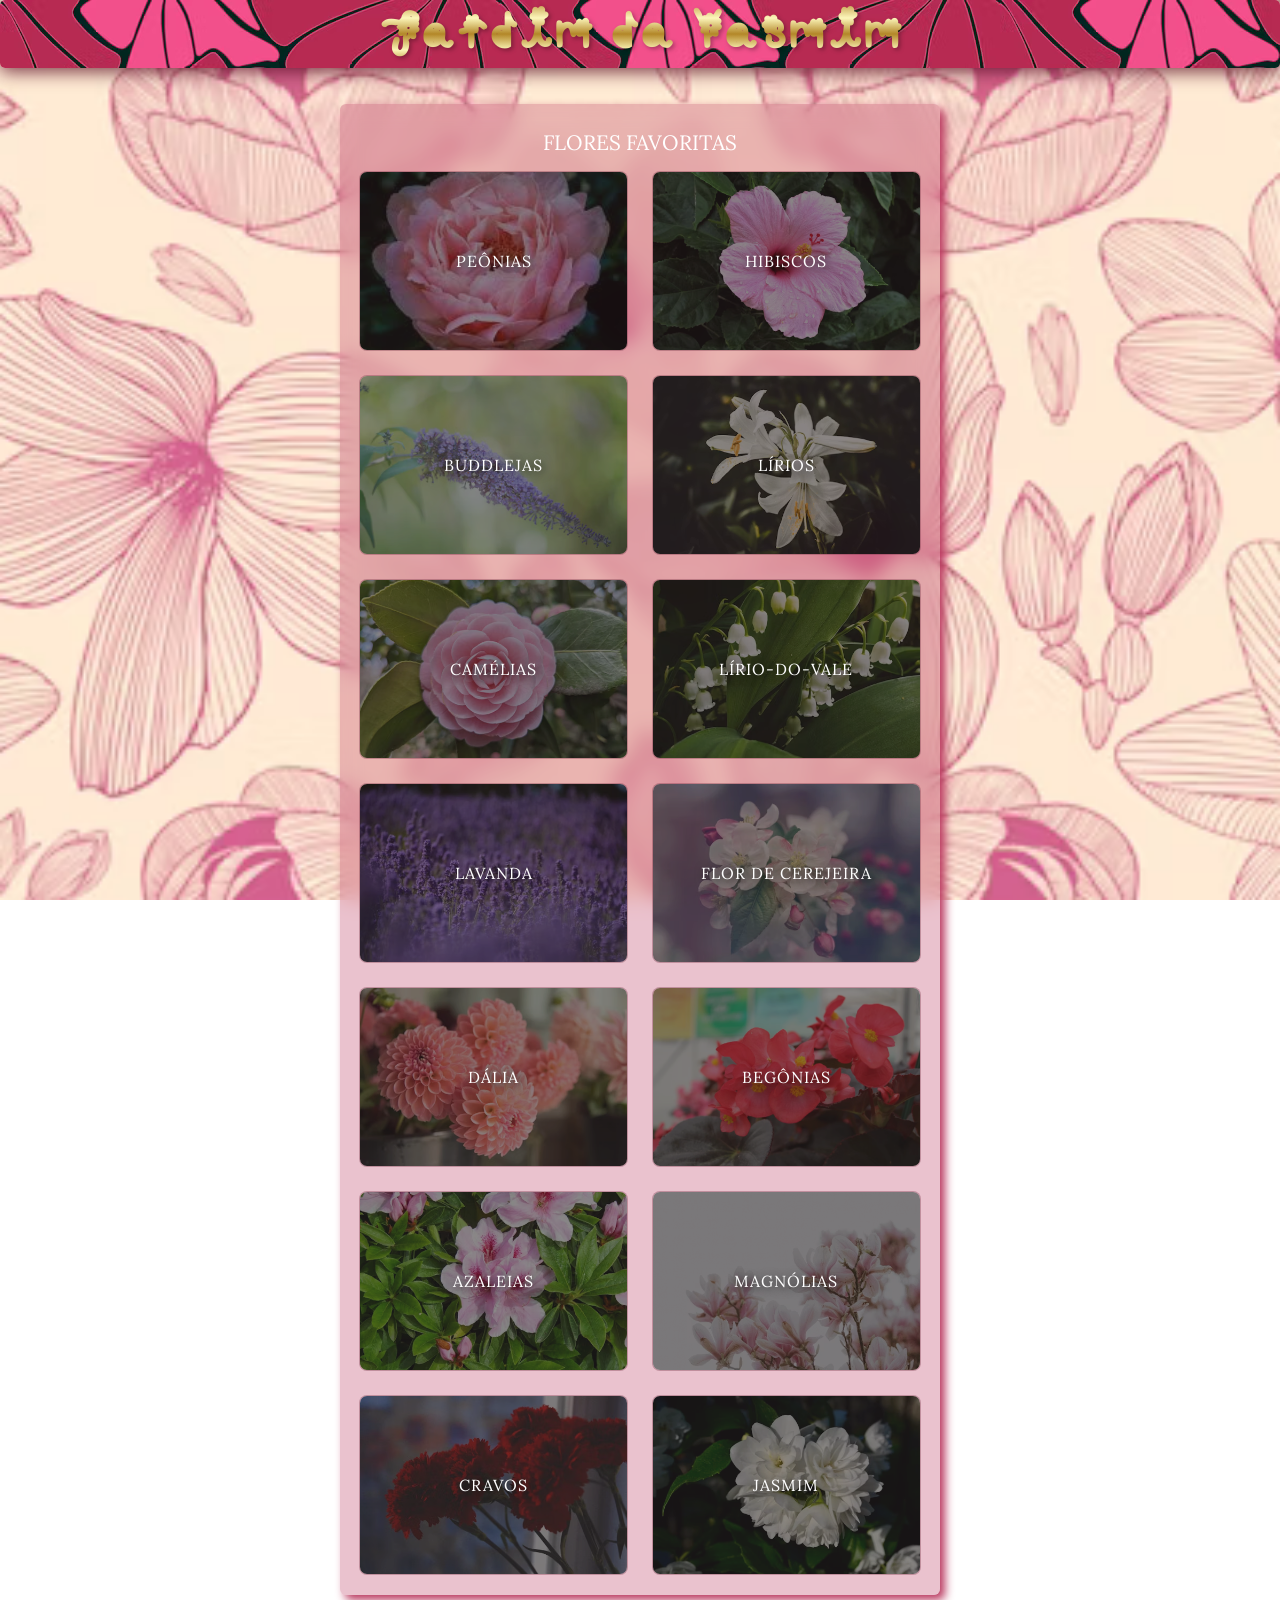
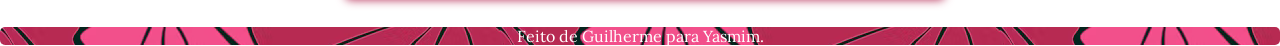
==== index.html @ d03bf4eb "Primeiro commit do site" ====
<!doctype html>
<html lang="pt-br">
  <head>
    <meta charset="UTF-8" />
    <meta name="viewport" content="width=device-width, initial-scale=1.0" />
    <link rel="stylesheet" href="reset.css" />
    <link rel="stylesheet" href="style.css" />
    <title>Jardim da Yasmim</title>
  </head>

  <body>
    <header>
      <h1 id="header-title">Jardim da Yasmim</h1>
    </header>

    <main>
      <h2 id="main-title">FLORES FAVORITAS</h2>
      <div id="main-container">
        <div>
          <img src="img/flores-img/peonia_img.png" alt="Foto de uma peonia" />
          <a href="flores/peonias.html">Peônias</a>
        </div>

        <div>
          <img src="img/flores-img/hibisco_img.png" alt="Foto de um hibisco" />
          <a  href="flores/hibisco.html">Hibiscos</a>
        </div>
        <div>
          <img src="img/flores-img/buddleja_img.png" alt="Foto de uma buddleja" />
          <a href="flores/buddleja.html">Buddlejas</a>
        </div>
        <div>
          <img src="img/flores-img/lirio_img.png" alt="Foto de um lirio" />
          <a  href="flores/lirio.html">Lírios</a>
        </div>
        <div>
          <img src="img/flores-img/camelia_img.png" alt="Foto de uma camelia" />
          <a href="flores/camelias.html">Camélias</a>
        </div>
        <div>
          <img src="img/flores-img/liriovale_img.png" alt="Foto de um lirio-do-vale" />
          <a href="flores/liriovale.html">Lírio-do-vale</a>
        </div>
        <div>
          <img src="img/flores-img/lavanda_img.png" alt="Foto de uma lavanda" />
          <a href="flores/lavanda.html">Lavanda</a>
        </div>
        <div>
          <img src="img/flores-img/cerejeira_img.png" alt="Foto de uma flor de cerejeira" />
          <a href="flores/cerejeira.html">Flor de cerejeira</a>
        </div>
        <div>
          <img src="img/flores-img/dalia_img.png" alt="Foto de uma dalia" />
          <a href="flores/dalia.html">Dália</a>
        </div>
        <div>
          <img src="img/flores-img/begonia_img.png" alt="Foto de uma begonia" />
          <a href="flores/begonia.html">Begônias</a>
        </div>
        <div>
          <img src="img/flores-img/azaleia_img.png" alt="Foto de uma azaleia" />
          <a href="flores/azaleia.html">Azaleias</a>
        </div>
        <div>
          <img src="img/flores-img/magnolia_img.png" alt="Foto de uma magnolia" />
          <a href="flores/magnolia.html">Magnólias</a>
        </div>
        <div>
          <img src="img/flores-img/cravo_img.png" alt="Foto de um cravo" />
          <a href="flores/cravo.html">Cravos</a>
        </div>
        <div>
          <img src="img/flores-img/jasmim_img.png" alt="Foto de um jasmim" />
          <a href="flores/jasmim.html">Jasmim</a>
        </div>
      </div>
    </main>

    <footer>Feito de Guilherme para Yasmim.</footer>
  </body>
</html>
---- style.css ----
@import url('reset.css');
@import url('https://fonts.googleapis.com/css2?family=Lora:ital,wght@0,400..700;1,400..700&display=swap');

:root{
    --cor-principal: 185, 55, 94;
    --cor-secundaria: 89, 13, 34;
    --branco: 255,255,255;
    --preto: 0,0,0;
    --fonte-principal:  "Lora", serif;
}

* {
    box-sizing: border-box;
}

@font-face {
    font-family: "Title";
    src: url(fonte/FlowerFont-Regular.ttf);
    font-weight: normal;
    font-style: normal;
}

body{
    background-image: url(img/background.png);
    background-repeat: no-repeat;
    background-size: cover;
    background-position: center;
    background-attachment: fixed;
    width: 100%;
    overflow-x: hidden;
}

header{
    display: flex;
    align-items: center;
    justify-content: center;
    background-image: url(img/header-background.png);
    border-radius: 5px;
    min-width: 100%;
    min-height: 7.6vh;
    box-shadow: 0px 4px 18px rgba(var(--cor-secundaria), 0.8);
}

#header-title{
    font-size: clamp(2.4rem, 5vw , 4rem);    
    font-family: "Title";
    background: linear-gradient(
        to bottom, 
        #BF953F, 
        #FCF6BA, 
        #B38728, 
        #FBF5B7, 
        #AA771C
    );
    -webkit-background-clip: text;
    background-clip: text;
    color: transparent;
    filter: drop-shadow(2px 2px 2px rgba(var(--preto), 0.3));
    font-weight: 900; 
}

main{
    display: flex;
    justify-content: center;
    align-items: center;
    flex-direction: column;
    width: 85%;    
    max-width: 600px;
    margin: 4vh auto 0 auto;
    padding: 1.2rem;
    background-color: rgba(var(--cor-principal), 0.3);
    backdrop-filter: blur(10px); 
    -webkit-backdrop-filter: blur(10px);
    box-shadow: 5px 5px 10px rgba(var(--cor-principal), 1.0);
    border-radius: 6px;
    font-family: var(--fonte-principal);
}

#main-container{
    display: grid;
    grid-template-columns: repeat(2, 1fr);
    gap: 1.5rem;
    width: 100%;
}

#main-container > div {
    position: relative;
    height: 180px;
    overflow: hidden;
    background: rgba(255, 255, 255, 0.1);
    border-radius: 8px;
    color: white;
    text-align: center;
    border: 1px solid rgba(var(--cor-secundaria), 0.3);
}

#main-container > div > img{
    width: 100%;
    height: 100%;
    object-fit: cover;
    display: block;
    opacity: 0.9;
    filter: brightness(0.5);
}

#main-container > div > a{
    position: absolute;
    inset: 0;
    display: flex;
    align-items: center;
    justify-content: center;
    text-align: center;
    text-transform: uppercase;
    letter-spacing: 1px;
    text-shadow: 2px 2px 10px rgba(0, 0, 0, 0.8);
    z-index: 2;
    padding: 1.2rem; 
    color: white;
    text-decoration: none;
    width: 100%;
    height: 100%;
}

#main-container > div:active > img {
    transform: scale(0.95);
    filter: brightness(1.1);
}

#main-title{
    color: rgb(var(--branco));
    font-size: 1.3rem;
    display: block;
    margin: 1vh 0 2vh 0;
}

footer{
    display: flex;
    align-items: center;
    justify-content: center;
    background-image: url(img/header-background.png);
    border-radius: 5px;
    min-width: 100%;
    min-height: 2vh;
    margin-top: 2rem;
    color: rgb(var(--branco));
    font-family: var(--fonte-principal);
}
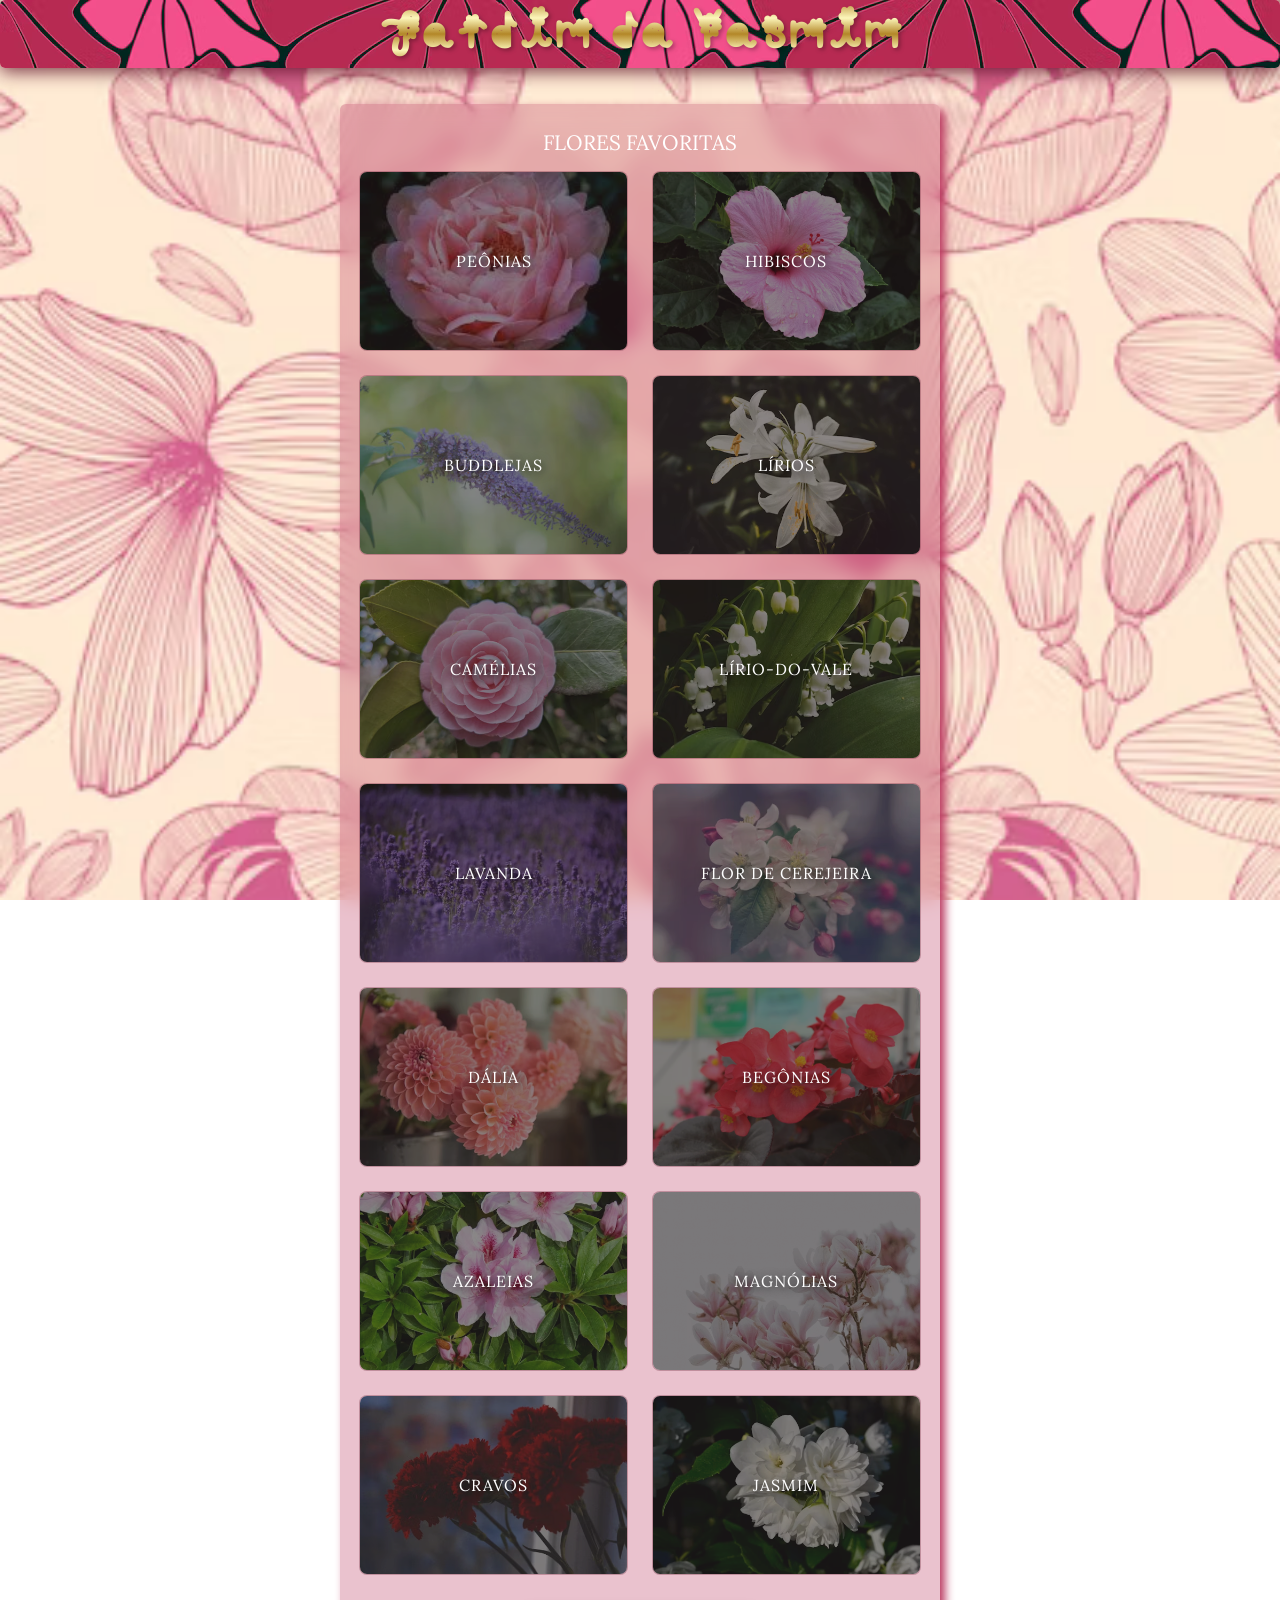
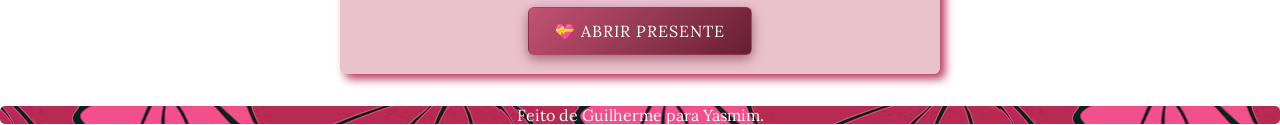
==== commit d8d53680: "feat: adiciona um botao com efeito de popup para alguem especial." ====
--- a/index.html
+++ b/index.html
@@ -23,7 +23,7 @@
 
         <div>
           <img src="img/flores-img/hibisco_img.png" alt="Foto de um hibisco" />
-          <a  href="flores/hibisco.html">Hibiscos</a>
+          <a href="flores/hibisco.html">Hibiscos</a>
         </div>
         <div>
           <img src="img/flores-img/buddleja_img.png" alt="Foto de uma buddleja" />
@@ -31,7 +31,7 @@
         </div>
         <div>
           <img src="img/flores-img/lirio_img.png" alt="Foto de um lirio" />
-          <a  href="flores/lirio.html">Lírios</a>
+          <a href="flores/lirio.html">Lírios</a>
         </div>
         <div>
           <img src="img/flores-img/camelia_img.png" alt="Foto de uma camelia" />
@@ -74,8 +74,21 @@
           <a href="flores/jasmim.html">Jasmim</a>
         </div>
       </div>
+      <button id="open-popup">💝 Abrir presente</button>
     </main>
 
+    <div id="popup">
+      <div id="popup-content">
+        <button id="close-popup"></button>
+        <h1>Feliz dia dos Namorados futura namorada!</h1>
+        <img id="gif-gato"
+        src="https://media3.giphy.com/media/v1.Y2lkPTc5MGI3NjExanE5dmI2YTIydHVsc2Ywcjl0ZzNmemMwdTY3M2oxNzN2dnBqNnRhdSZlcD12MV9pbnRlcm5hbF9naWZfYnlfaWQmY3Q9Zw/ytu2GUYbvhz7zShGwS/giphy.gif"
+        alt="gatinho beijando camera">
+      </div>
+    </div>
+
+    <script type="text/javascript" async src="https://tenor.com/embed.js"></script>
     <footer>Feito de Guilherme para Yasmim.</footer>
+    <script src="script.js"></script>
   </body>
 </html>
--- a/style.css
+++ b/style.css
@@ -145,3 +145,153 @@
     color: rgb(var(--branco));
     font-family: var(--fonte-principal);
 }
+
+#open-popup {
+    padding: 0.8rem 1.6rem;
+    font-family: var(--fonte-principal);
+    font-size: 1rem;
+    color: rgb(var(--branco));
+    background: linear-gradient(
+        135deg,
+        rgba(var(--cor-principal), 0.8),
+        rgba(var(--cor-secundaria), 0.9)
+    );
+    border: 1px solid rgba(var(--cor-principal), 0.5);
+    border-radius: 6px;
+    cursor: pointer;
+    transition: all 0.3s ease;
+    box-shadow: 0px 4px 12px rgba(var(--cor-secundaria), 0.5);
+    text-transform: uppercase;
+    letter-spacing: 1px;
+    margin-top: 2rem;
+}
+
+#open-popup:hover {
+    background: linear-gradient(
+        135deg,
+        rgba(var(--cor-principal), 1),
+        rgba(var(--cor-secundaria), 1)
+    );
+    box-shadow: 0px 6px 18px rgba(var(--cor-secundaria), 0.8);
+    transform: translateY(-2px);
+}
+
+#open-popup:active {
+    transform: translateY(0);
+}
+#popup {
+    display: none;
+    position: fixed;
+    top: 0;
+    left: 0;
+    width: 100vw;
+    height: 100vh;
+    background: rgba(var(--cor-principal), 0.6);
+    align-items: center;
+    justify-content: center;
+    z-index: 1000;
+    padding: 2rem;
+    backdrop-filter: blur(5px);
+    -webkit-backdrop-filter: blur(5px);
+}
+
+#popup.ativo {
+    display: flex;
+    animation: fadeIn 0.5s ease-in-out forwards;
+}
+
+#popup-content {
+    background: rgba(var(--branco));
+    border-radius: 12px;
+    box-shadow: 5px 5px 20px rgba(var(--cor-secundaria), 0.8);
+    padding: 2rem;
+    max-width: 450px;
+    width: 90%;
+    position: relative;
+    text-align: center;
+}
+
+@keyframes fadeIn {
+    from {
+        opacity: 0;
+    }
+    to {
+        opacity: 1;
+    }
+}
+
+@keyframes fadeOut {
+    from {
+        opacity: 1;
+    }
+    to {
+        opacity: 0;
+    }
+}
+
+#popup.fade-out {
+    animation: fadeOut 0.5s ease forwards;
+}
+
+#close-popup {
+    position: absolute;
+    top: 1rem;
+    right: 1rem;
+    width: 2.5rem;
+    height: 2.5rem;
+    background: rgba(var(--cor-secundaria), 0.6);
+    border: 1px solid rgba(var(--branco), 0.2);
+    border-radius: 50%;
+    color: rgb(var(--branco));
+    font-size: 1.5rem;
+    cursor: pointer;
+    transition: all 0.3s ease;
+    display: flex;
+    align-items: center;
+    justify-content: center;
+}
+
+#close-popup:hover {
+    background: rgba(var(--cor-secundaria), 1);
+    box-shadow: 0px 4px 10px rgba(var(--cor-secundaria), 0.6);
+}
+
+#close-popup::before {
+    content: "×";
+}
+
+#popup h1 {
+    color: rgb(var(--preto));
+    font-family: var(--fonte-principal);
+    font-size: clamp(1.2rem, 4vw, 1.8rem);
+    margin: 1.5rem 0 1.5rem 0;
+    text-shadow: 2px 2px 8px rgba(var(--preto), 0.5);
+    letter-spacing: 0.5px;
+}
+
+#gif-gato {
+    width: 100%;
+    max-width: 350px;
+    height: auto;
+    border-radius: 8px;
+    margin: 1.5rem 0;
+    box-shadow: 0px 4px 12px rgba(var(--cor-secundaria), 0.5);
+    border: 1px solid rgba(var(--branco), 0.1);
+}
+
+@media (max-width: 768px) {
+
+    #popup h1 {
+        font-size: clamp(3rem, 3vw, 1.5rem);
+    }
+
+    #gif-gato {
+        max-width: 280px;
+    }
+
+    #close-popup {
+        width: 2rem;
+        height: 2rem;
+        font-size: 1.2rem;
+    }
+}
